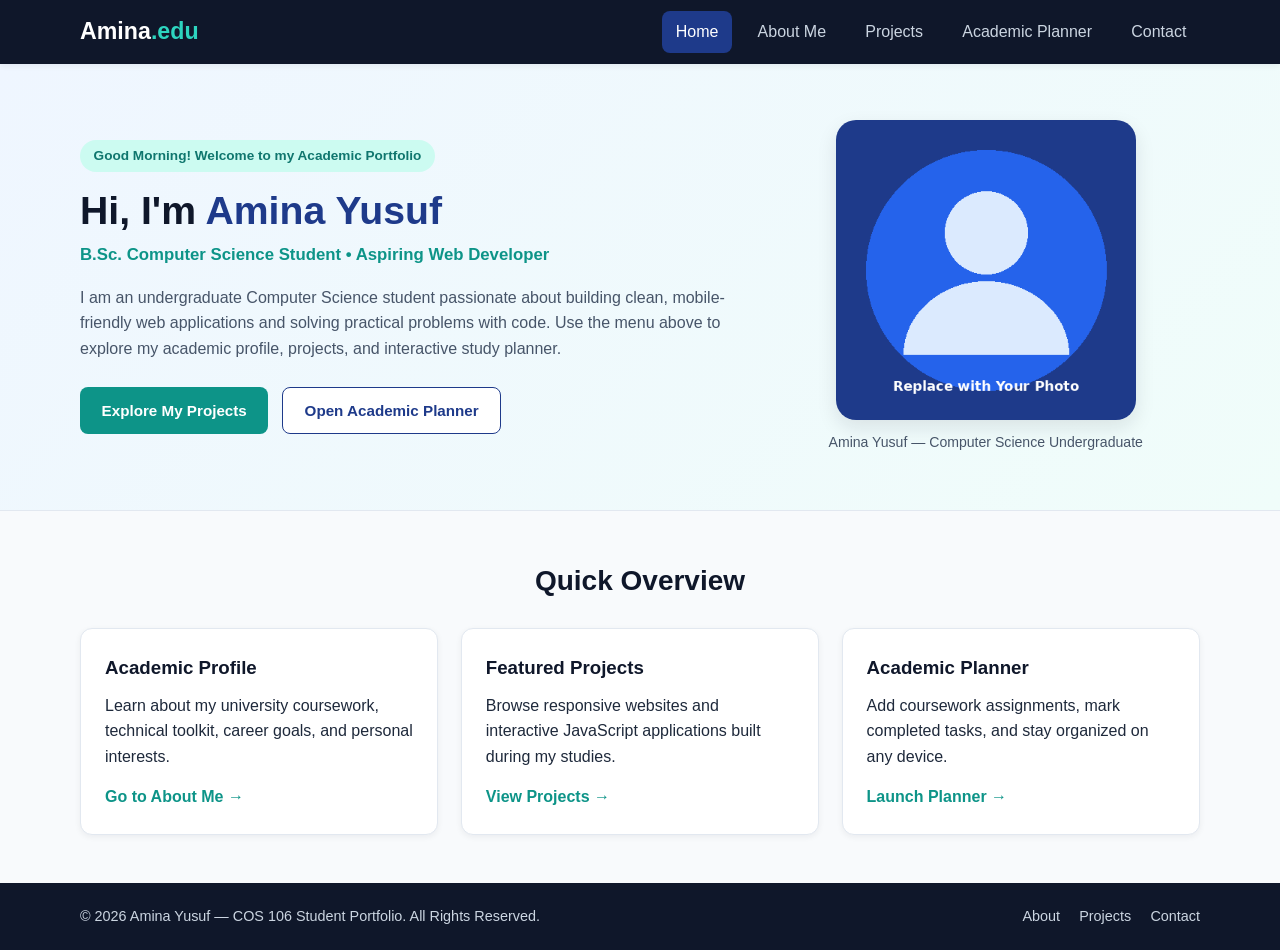
==== index.html @ c7e8e8c1 "main/(root)" ====
<!DOCTYPE html>
<html lang="en">
<head>
  <meta charset="UTF-8">
  <meta name="viewport" content="width=device-width, initial-scale=1.0">
  <title>Mfonobong I.Tommy | Student Portfolio &amp; Academic Portal</title>
  <link rel="stylesheet" href="css/style.css">
</head>
<body>
  <header class="site-header">
    <div class="container nav-container">
      <a href="index.html" class="logo">Amina<span>.edu</span></a>
      <button class="menu-toggle" id="menuToggle" aria-label="Toggle navigation" aria-expanded="false">
        &#9776;
      </button>
      <nav class="site-nav" id="siteNav" aria-label="Main Navigation">
        <ul>
          <li><a href="index.html" class="active">Home</a></li>
          <li><a href="about.html">About Me</a></li>
          <li><a href="projects.html">Projects</a></li>
          <li><a href="planner.html">Academic Planner</a></li>
          <li><a href="contact.html">Contact</a></li>
        </ul>
      </nav>
    </div>
  </header>

  <main>
    <section class="hero">
      <div class="container hero-grid">
        <div class="hero-content fade-in">
          <p class="badge" id="dynamicGreeting">Welcome to my Academic Portfolio</p>
          <h1>Hi, I'm <span class="highlight">Amina Yusuf</span></h1>
          <p class="subtitle">B.Sc. Computer Science Student &bull; Aspiring Web Developer</p>
          <p class="bio">
            I am an undergraduate Computer Science student passionate about building clean,
            mobile-friendly web applications and solving practical problems with code.
            Use the menu above to explore my academic profile, projects, and interactive study planner.
          </p>
          <div class="hero-actions">
            <a href="projects.html" class="btn btn-primary">Explore My Projects</a>
            <a href="planner.html" class="btn btn-secondary">Open Academic Planner</a>
          </div>
        </div>

        <figure class="hero-image fade-in">
          <img src="images/profile.png" alt="Portrait photograph of Amina Yusuf">
          <figcaption>Amina Yusuf &mdash; Computer Science Undergraduate</figcaption>
        </figure>
      </div>
    </section>

    <section class="highlights section-padding">
      <div class="container">
        <h2 class="section-title">Quick Overview</h2>
        <div class="cards-grid">
          <article class="card">
            <h3>Academic Profile</h3>
            <p>Learn about my university coursework, technical toolkit, career goals, and personal interests.</p>
            <a href="about.html" class="card-link">Go to About Me &rarr;</a>
          </article>

          <article class="card">
            <h3>Featured Projects</h3>
            <p>Browse responsive websites and interactive JavaScript applications built during my studies.</p>
            <a href="projects.html" class="card-link">View Projects &rarr;</a>
          </article>

          <article class="card">
            <h3>Academic Planner</h3>
            <p>Add coursework assignments, mark completed tasks, and stay organized on any device.</p>
            <a href="planner.html" class="card-link">Launch Planner &rarr;</a>
          </article>
        </div>
      </div>
    </section>
  </main>

  <footer class="site-footer">
    <div class="container footer-content">
      <p>&copy; <span id="currentYear"></span> Amina Yusuf &mdash; COS 106 Student Portfolio. All Rights Reserved.</p>
      <ul class="footer-links">
        <li><a href="about.html">About</a></li>
        <li><a href="projects.html">Projects</a></li>
        <li><a href="contact.html">Contact</a></li>
      </ul>
    </div>
  </footer>

  <script src="js/script.js"></script>
</body>
</html>
---- css/style.css ----
/* =========================================================
   Clean, Simple & Mobile-First Stylesheet (css/style.css)
   ========================================================= */
:root {
  --primary: #1e3a8a;
  --primary-dark: #0f172a;
  --accent: #0d9488;
  --accent-hover: #0f766e;
  --bg: #f8fafc;
  --surface: #ffffff;
  --text: #1e293b;
  --text-muted: #475569;
  --border: #e2e8f0;
  --danger: #dc2626;
  --success: #15803d;
  --shadow-sm: 0 2px 6px rgba(15, 23, 42, 0.06);
  --shadow-md: 0 8px 20px rgba(15, 23, 42, 0.1);
  --radius: 12px;
  --transition: all 0.25s ease;
}

* {
  box-sizing: border-box;
  margin: 0;
  padding: 0;
}

html {
  scroll-behavior: smooth;
}

body {
  font-family: -apple-system, BlinkMacSystemFont, "Segoe UI", Roboto, Helvetica, Arial, sans-serif;
  background-color: var(--bg);
  color: var(--text);
  line-height: 1.6;
  display: flex;
  flex-direction: column;
  min-height: 100vh;
}

main {
  flex: 1;
}

img,
video {
  max-width: 100%;
  height: auto;
  display: block;
}

a {
  color: var(--primary);
  text-decoration: none;
  transition: var(--transition);
}

.container {
  width: 92%;
  max-width: 1120px;
  margin: 0 auto;
}

.section-padding {
  padding: 3rem 0;
}

/* =========================================================
   Subtle Fade-In Animation
   ========================================================= */
@keyframes fadeInUp {
  from {
    opacity: 0;
    transform: translateY(12px);
  }
  to {
    opacity: 1;
    transform: translateY(0);
  }
}

.fade-in {
  animation: fadeInUp 0.45s ease forwards;
}

/* =========================================================
   Header & Mobile-Friendly Navigation
   ========================================================= */
.site-header {
  background-color: var(--primary-dark);
  color: #ffffff;
  position: sticky;
  top: 0;
  z-index: 1000;
  box-shadow: var(--shadow-sm);
}

.nav-container {
  display: flex;
  justify-content: space-between;
  align-items: center;
  min-height: 64px;
}

.logo {
  font-size: 1.45rem;
  font-weight: 700;
  color: #ffffff;
}

.logo span {
  color: #2dd4bf;
}

.site-nav ul {
  list-style: none;
  display: flex;
  gap: 0.75rem;
}

.site-nav a {
  display: inline-block;
  color: #cbd5e1;
  font-weight: 500;
  padding: 0.5rem 0.85rem;
  border-radius: 8px;
}

.site-nav a:hover,
.site-nav a.active {
  color: #ffffff;
  background-color: var(--primary);
}

.menu-toggle {
  display: none;
  background: transparent;
  border: 1px solid #475569;
  color: #ffffff;
  font-size: 1.4rem;
  min-width: 44px;
  min-height: 44px;
  border-radius: 8px;
  cursor: pointer;
}

/* =========================================================
   Touch-Friendly Buttons
   ========================================================= */
.btn {
  display: inline-flex;
  align-items: center;
  justify-content: center;
  min-height: 44px;
  padding: 0.65rem 1.35rem;
  border-radius: 8px;
  font-weight: 600;
  font-size: 0.95rem;
  cursor: pointer;
  border: none;
  transition: var(--transition);
}

.btn-primary {
  background-color: var(--accent);
  color: #ffffff;
}

.btn-primary:hover {
  background-color: var(--accent-hover);
  transform: translateY(-2px);
}

.btn-secondary {
  background-color: var(--surface);
  color: var(--primary);
  border: 1px solid var(--primary);
}

.btn-secondary:hover {
  background-color: var(--primary);
  color: #ffffff;
  transform: translateY(-2px);
}

/* =========================================================
   Homepage Hero Section
   ========================================================= */
.hero {
  background: linear-gradient(135deg, #eff6ff 0%, #f0fdfa 100%);
  padding: 3.5rem 0;
  border-bottom: 1px solid var(--border);
}

.hero-grid {
  display: grid;
  grid-template-columns: 1.3fr 0.85fr;
  gap: 2.25rem;
  align-items: center;
}

.badge {
  display: inline-block;
  background-color: #ccfbf1;
  color: #0f766e;
  font-weight: 600;
  font-size: 0.85rem;
  padding: 0.35rem 0.85rem;
  border-radius: 999px;
  margin-bottom: 0.9rem;
}

.hero-content h1 {
  font-size: 2.45rem;
  line-height: 1.2;
  color: var(--primary-dark);
  margin-bottom: 0.5rem;
}

.hero-content .highlight {
  color: var(--primary);
}

.subtitle {
  font-size: 1.05rem;
  font-weight: 600;
  color: var(--accent);
  margin-bottom: 1rem;
}

.bio {
  color: var(--text-muted);
  margin-bottom: 1.6rem;
}

.hero-actions {
  display: flex;
  flex-wrap: wrap;
  gap: 0.85rem;
}

.hero-image {
  text-align: center;
}

.hero-image img {
  width: 100%;
  max-width: 300px;
  margin: 0 auto;
  border-radius: 20px;
  box-shadow: var(--shadow-md);
}

.hero-image figcaption {
  margin-top: 0.7rem;
  font-size: 0.88rem;
  color: var(--text-muted);
}

/* =========================================================
   Cards & Shared Grids
   ========================================================= */
.section-title {
  font-size: 1.75rem;
  color: var(--primary-dark);
  margin-bottom: 1.5rem;
  text-align: center;
}

.page-header {
  margin-bottom: 2rem;
  border-bottom: 2px solid var(--border);
  padding-bottom: 0.9rem;
}

.page-header h1 {
  font-size: 2rem;
  color: var(--primary-dark);
  margin-bottom: 0.35rem;
}

.page-header p {
  color: var(--text-muted);
}

.cards-grid {
  display: grid;
  grid-template-columns: repeat(3, 1fr);
  gap: 1.4rem;
}

.card {
  background-color: var(--surface);
  border: 1px solid var(--border);
  border-radius: var(--radius);
  padding: 1.5rem;
  box-shadow: var(--shadow-sm);
  transition: var(--transition);
}

.card:hover {
  box-shadow: var(--shadow-md);
  transform: translateY(-2px);
}

.card h2,
.card h3 {
  color: var(--primary-dark);
  margin-bottom: 0.65rem;
}

.card-link {
  display: inline-block;
  margin-top: 0.9rem;
  font-weight: 600;
  color: var(--accent);
}

.card-link:hover {
  color: var(--primary);
}

/* =========================================================
   About Page & Responsive Table
   ========================================================= */
.about-grid {
  display: grid;
  grid-template-columns: repeat(2, 1fr);
  gap: 1.4rem;
  margin-bottom: 1.75rem;
}

.styled-list,
.skills-list {
  margin-top: 0.65rem;
  padding-left: 1.25rem;
  color: var(--text-muted);
}

.styled-list li,
.skills-list li {
  margin-bottom: 0.5rem;
}

.multimedia-box {
  margin-top: 1.2rem;
  padding-top: 1rem;
  border-top: 1px solid var(--border);
}

.multimedia-box audio {
  width: 100%;
  margin-top: 0.5rem;
}

.small-text {
  font-size: 0.88rem;
  color: var(--text-muted);
}

.table-responsive {
  width: 100%;
  overflow-x: auto;
  margin-top: 0.9rem;
}

.academic-table {
  width: 100%;
  min-width: 560px;
  border-collapse: collapse;
  text-align: left;
}

.academic-table th,
.academic-table td {
  padding: 0.8rem 0.95rem;
  border-bottom: 1px solid var(--border);
}

.academic-table th {
  background-color: var(--primary);
  color: #ffffff;
}

.academic-table tbody tr:hover {
  background-color: #f1f5f9;
}

/* =========================================================
   Projects Page
   ========================================================= */
.projects-grid {
  display: grid;
  grid-template-columns: repeat(3, 1fr);
  gap: 1.5rem;
  margin-bottom: 2rem;
}

.project-card {
  background-color: var(--surface);
  border: 1px solid var(--border);
  border-radius: var(--radius);
  overflow: hidden;
  box-shadow: var(--shadow-sm);
  display: flex;
  flex-direction: column;
  transition: var(--transition);
}

.project-card:hover {
  transform: translateY(-3px);
  box-shadow: var(--shadow-md);
}

.project-body {
  padding: 1.35rem;
  display: flex;
  flex-direction: column;
  flex: 1;
}

.project-tag {
  font-size: 0.78rem;
  font-weight: 700;
  color: var(--accent);
  text-transform: uppercase;
  margin-bottom: 0.45rem;
}

.project-body h2 {
  font-size: 1.25rem;
  color: var(--primary-dark);
  margin-bottom: 0.6rem;
}

.project-body p {
  color: var(--text-muted);
  margin-bottom: 1.15rem;
  flex: 1;
}

.project-links {
  display: flex;
  flex-wrap: wrap;
  gap: 0.65rem;
}

.project-links .btn {
  flex: 1;
  min-width: 120px;
  padding: 0.55rem 0.9rem;
  font-size: 0.88rem;
}

.demo-video {
  width: 100%;
  max-width: 720px;
  margin-top: 1rem;
  border-radius: 10px;
  border: 1px solid var(--border);
}

/* =========================================================
   Academic Planner Page
   ========================================================= */
.planner-stats {
  display: grid;
  grid-template-columns: repeat(3, 1fr);
  gap: 1rem;
  margin-bottom: 1.5rem;
}

.stat-box {
  background-color: var(--surface);
  border: 1px solid var(--border);
  border-radius: var(--radius);
  padding: 1.1rem;
  text-align: center;
  box-shadow: var(--shadow-sm);
}

.stat-number {
  display: block;
  font-size: 1.75rem;
  font-weight: 700;
  color: var(--primary);
}

.stat-label {
  font-size: 0.88rem;
  color: var(--text-muted);
}

.planner-card {
  margin-bottom: 1.5rem;
}

.form-row {
  display: grid;
  grid-template-columns: 2fr 1.2fr 1fr;
  gap: 0.95rem;
}

.list-header {
  display: flex;
  justify-content: space-between;
  align-items: center;
  flex-wrap: wrap;
  gap: 0.85rem;
  margin-bottom: 1.15rem;
}

.filter-buttons {
  display: flex;
  gap: 0.45rem;
}

.filter-btn {
  min-height: 38px;
  padding: 0.35rem 0.85rem;
  border: 1px solid var(--border);
  background-color: var(--bg);
  color: var(--text);
  border-radius: 6px;
  cursor: pointer;
  font-weight: 500;
  transition: var(--transition);
}

.filter-btn.active,
.filter-btn:hover {
  background-color: var(--primary);
  color: #ffffff;
  border-color: var(--primary);
}

.task-list {
  list-style: none;
  display: flex;
  flex-direction: column;
  gap: 0.75rem;
}

.task-item {
  display: flex;
  justify-content: space-between;
  align-items: center;
  gap: 0.85rem;
  padding: 0.95rem;
  border: 1px solid var(--border);
  border-radius: 8px;
  background-color: #f8fafc;
  transition: var(--transition);
}

.task-item.completed {
  background-color: #f0fdf4;
  border-color: #bbf7d0;
}

.task-left {
  display: flex;
  align-items: center;
  gap: 0.8rem;
}

.task-checkbox {
  width: 20px;
  height: 20px;
  flex-shrink: 0;
  cursor: pointer;
  accent-color: var(--accent);
}

.task-title {
  font-weight: 600;
  color: var(--primary-dark);
  word-break: break-word;
}

.task-item.completed .task-title {
  text-decoration: line-through;
  color: var(--text-muted);
}

.task-meta {
  display: block;
  font-size: 0.82rem;
  color: var(--text-muted);
}

.delete-btn {
  background-color: #fee2e2;
  color: var(--danger);
  border: 1px solid #fecaca;
  min-height: 38px;
  padding: 0.35rem 0.8rem;
  border-radius: 6px;
  font-weight: 600;
  cursor: pointer;
  flex-shrink: 0;
  transition: var(--transition);
}

.delete-btn:hover {
  background-color: var(--danger);
  color: #ffffff;
}

.empty-state {
  text-align: center;
  color: var(--text-muted);
  padding: 1.25rem 0;
}

/* =========================================================
   Forms & Contact Page
   ========================================================= */
.contact-grid {
  display: grid;
  grid-template-columns: 1fr 1.45fr;
  gap: 1.5rem;
  align-items: start;
}

.form-group {
  margin-bottom: 1rem;
}

.form-group label {
  display: block;
  font-weight: 600;
  margin-bottom: 0.35rem;
  color: var(--primary-dark);
}

.form-group input,
.form-group select,
.form-group textarea {
  width: 100%;
  min-height: 44px;
  padding: 0.65rem 0.85rem;
  border: 1px solid #cbd5e1;
  border-radius: 8px;
  font-family: inherit;
  font-size: 1rem;
  background-color: #ffffff;
  transition: var(--transition);
}

.form-group input:focus,
.form-group select:focus,
.form-group textarea:focus {
  outline: none;
  border-color: var(--primary);
  box-shadow: 0 0 0 3px rgba(30, 58, 138, 0.12);
}

.input-error {
  border-color: var(--danger) !important;
}

.error-text {
  display: block;
  color: var(--danger);
  font-size: 0.84rem;
  margin-top: 0.25rem;
  min-height: 1.1rem;
}

.success-banner {
  display: none;
  margin-top: 1rem;
  padding: 0.9rem 1rem;
  border-radius: 8px;
  background-color: #dcfce7;
  color: var(--success);
  border: 1px solid #86efac;
  font-weight: 600;
}

.success-banner.visible {
  display: block;
}

/* =========================================================
   Footer
   ========================================================= */
.site-footer {
  background-color: var(--primary-dark);
  color: #cbd5e1;
  padding: 1.4rem 0;
  margin-top: auto;
}

.footer-content {
  display: flex;
  justify-content: space-between;
  align-items: center;
  flex-wrap: wrap;
  gap: 0.85rem;
  font-size: 0.9rem;
}

.footer-links {
  list-style: none;
  display: flex;
  gap: 1.2rem;
}

.footer-links a {
  color: #cbd5e1;
}

.footer-links a:hover {
  color: #2dd4bf;
}

/* =========================================================
   Responsive Breakpoints (Tablets & Phones)
   ========================================================= */
@media (max-width: 900px) {
  .hero-grid,
  .cards-grid,
  .projects-grid,
  .about-grid,
  .contact-grid,
  .form-row {
    grid-template-columns: 1fr;
  }

  .hero-image {
    order: -1;
  }

  .hero-image img {
    max-width: 220px;
  }

  .hero-content h1 {
    font-size: 2rem;
  }
}

@media (max-width: 768px) {
  .section-padding {
    padding: 2.25rem 0;
  }

  .menu-toggle {
    display: inline-flex;
    align-items: center;
    justify-content: center;
  }

  .site-nav {
    display: none;
    position: absolute;
    top: 100%;
    left: 0;
    width: 100%;
    background-color: var(--primary-dark);
    border-top: 1px solid #334155;
    padding: 0.75rem 1rem 1rem;
    box-shadow: var(--shadow-md);
  }

  .site-nav.open {
    display: block;
  }

  .site-nav ul {
    flex-direction: column;
    gap: 0.4rem;
  }

  .site-nav a {
    display: block;
    width: 100%;
    padding: 0.7rem 0.9rem;
  }
}

@media (max-width: 480px) {
  .hero-actions .btn,
  .task-form .btn,
  #contactForm .btn {
    width: 100%;
  }

  .planner-stats {
    grid-template-columns: repeat(3, 1fr);
    gap: 0.5rem;
  }

  .stat-box {
    padding: 0.75rem 0.4rem;
  }

  .stat-number {
    font-size: 1.4rem;
  }

  .task-item {
    flex-direction: column;
    align-items: flex-start;
  }

  .delete-btn {
    width: 100%;
  }

  .footer-content {
    flex-direction: column;
    text-align: center;
  }
}
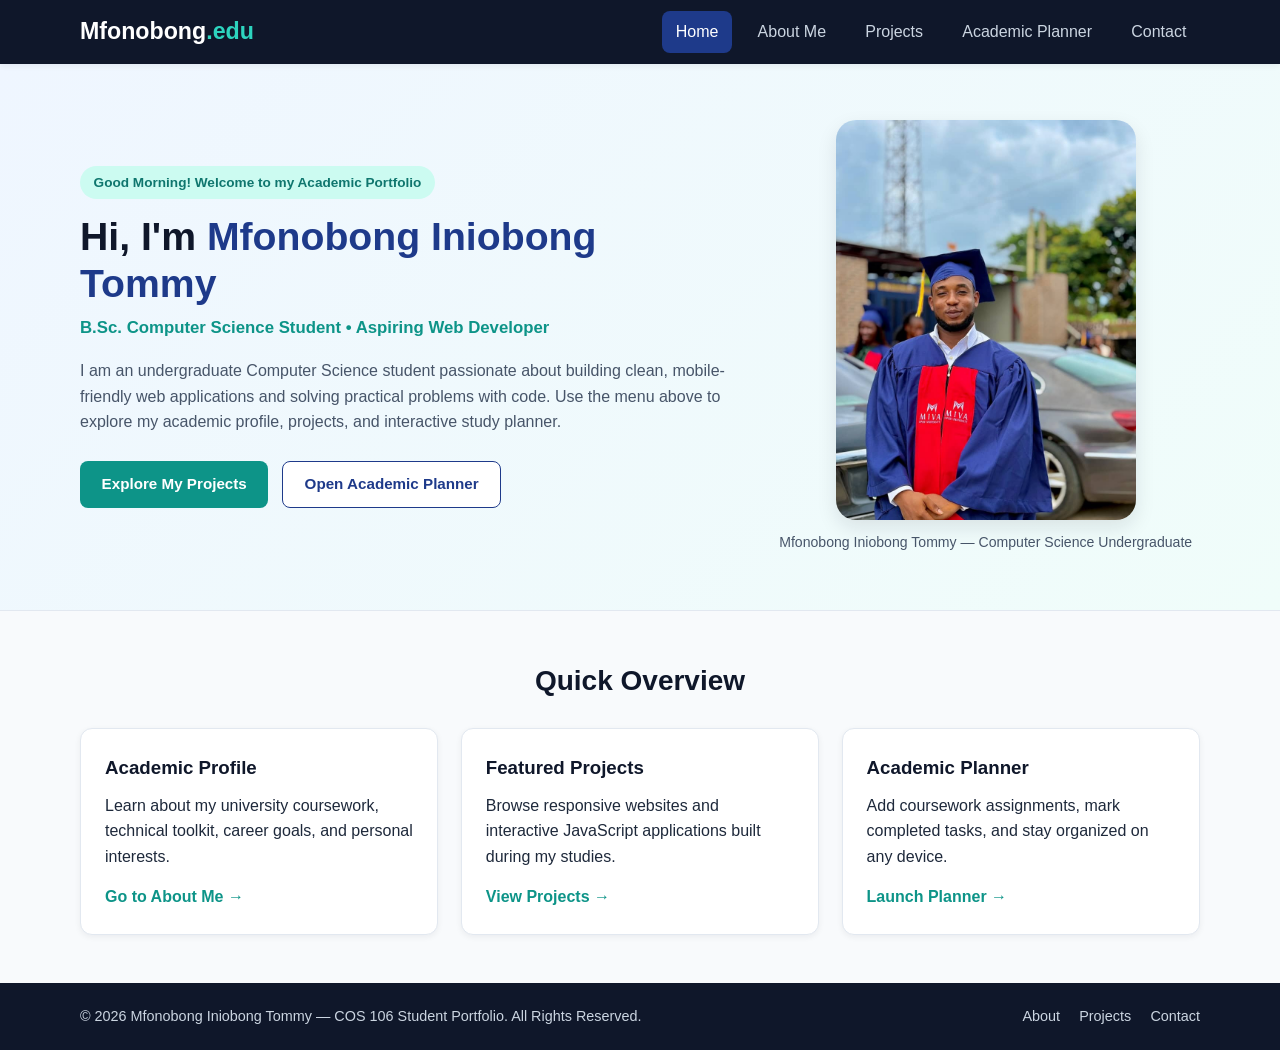
==== commit 0683c78e: "main/(root)" ====
--- a/index.html
+++ b/index.html
@@ -3,13 +3,13 @@
 <head>
   <meta charset="UTF-8">
   <meta name="viewport" content="width=device-width, initial-scale=1.0">
-  <title>Mfonobong I.Tommy | Student Portfolio &amp; Academic Portal</title>
+  <title>Mfonobong Iniobong Tommy | Student Portfolio &amp; Academic Portal</title>
   <link rel="stylesheet" href="css/style.css">
 </head>
 <body>
   <header class="site-header">
     <div class="container nav-container">
-      <a href="index.html" class="logo">Amina<span>.edu</span></a>
+      <a href="index.html" class="logo">Mfonobong<span>.edu</span></a>
       <button class="menu-toggle" id="menuToggle" aria-label="Toggle navigation" aria-expanded="false">
         &#9776;
       </button>
@@ -30,7 +30,7 @@
       <div class="container hero-grid">
         <div class="hero-content fade-in">
           <p class="badge" id="dynamicGreeting">Welcome to my Academic Portfolio</p>
-          <h1>Hi, I'm <span class="highlight">Amina Yusuf</span></h1>
+          <h1>Hi, I'm <span class="highlight">Mfonobong Iniobong Tommy</span></h1>
           <p class="subtitle">B.Sc. Computer Science Student &bull; Aspiring Web Developer</p>
           <p class="bio">
             I am an undergraduate Computer Science student passionate about building clean,
@@ -44,8 +44,8 @@
         </div>
 
         <figure class="hero-image fade-in">
-          <img src="images/profile.png" alt="Portrait photograph of Amina Yusuf">
-          <figcaption>Amina Yusuf &mdash; Computer Science Undergraduate</figcaption>
+          <img src="images/profile.png" alt="Portrait photograph of Mfonobong Iniobong Tommy">
+          <figcaption>Mfonobong Iniobong Tommy &mdash; Computer Science Undergraduate</figcaption>
         </figure>
       </div>
     </section>
@@ -78,7 +78,7 @@
 
   <footer class="site-footer">
     <div class="container footer-content">
-      <p>&copy; <span id="currentYear"></span> Amina Yusuf &mdash; COS 106 Student Portfolio. All Rights Reserved.</p>
+      <p>&copy; <span id="currentYear"></span> Mfonobong Iniobong Tommy &mdash; COS 106 Student Portfolio. All Rights Reserved.</p>
       <ul class="footer-links">
         <li><a href="about.html">About</a></li>
         <li><a href="projects.html">Projects</a></li>
